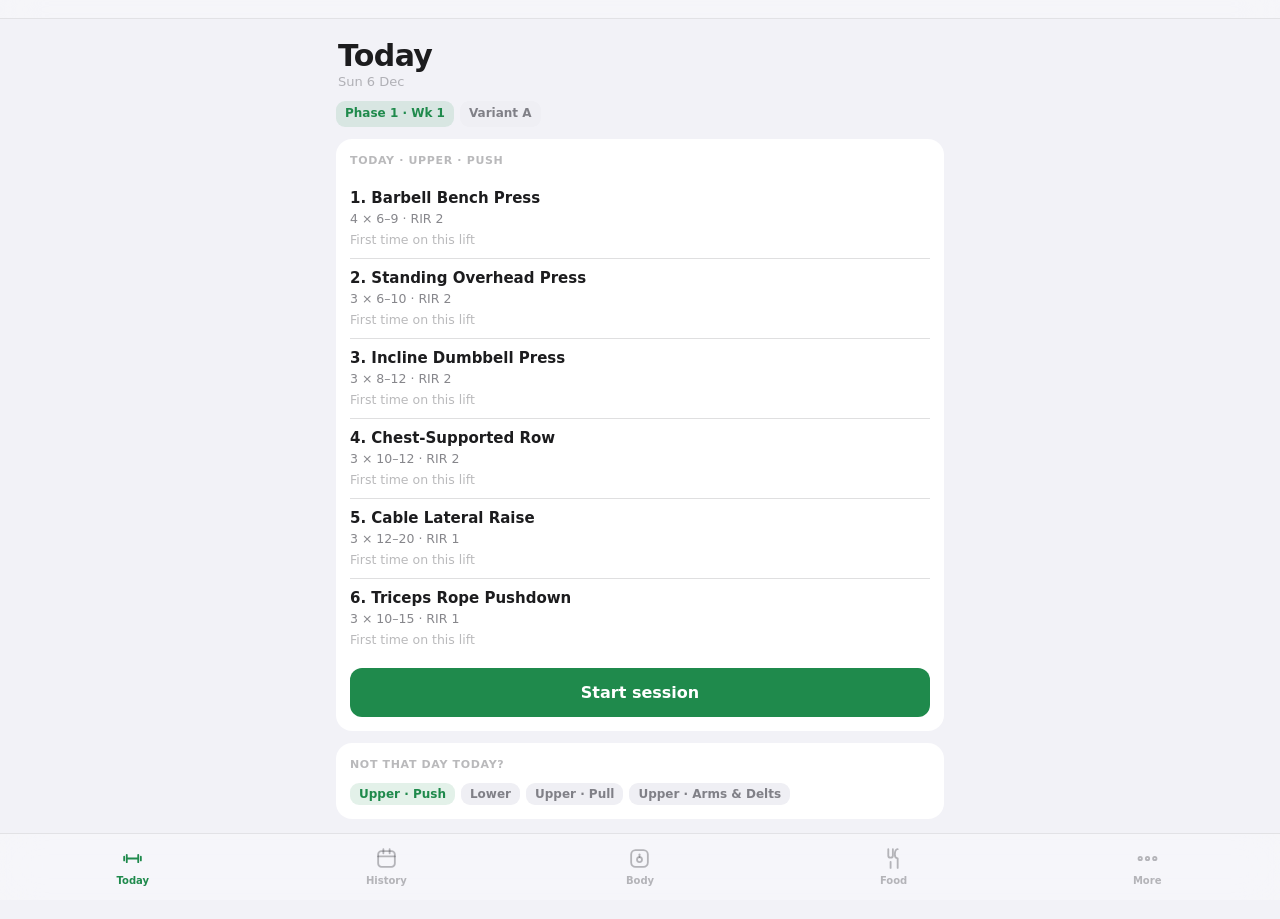
==== index.html @ 32b4de6f "Initial commit: Coach — personal gym, recovery & nutrition companion Plain HTML/CSS/JS, no build ste" ====
<!doctype html>
<html lang="en">
<head>
<meta charset="utf-8">
<meta name="viewport" content="width=device-width, initial-scale=1, viewport-fit=cover">
<meta name="theme-color" content="#F2F2F7" media="(prefers-color-scheme: light)">
<meta name="theme-color" content="#000000" media="(prefers-color-scheme: dark)">
<meta name="apple-mobile-web-app-capable" content="yes">
<meta name="apple-mobile-web-app-title" content="Coach">
<meta name="apple-mobile-web-app-status-bar-style" content="default">
<title>Coach</title>
<link rel="stylesheet" href="app.css?v=s2d">
</head>
<body>
<div id="app"></div>
<script src="js/data.js?v=s2d"></script>
<script src="js/store.js?v=s2d"></script>
<script src="js/model.js?v=s2d"></script>
<script src="js/ui.js?v=s2d"></script>
<script src="js/views.js?v=s2d"></script>
<script src="js/app.js?v=s2d"></script>
</body>
</html>
---- app.css ----
/* Coach — design system. Light is the base; dark follows the device unless
   an explicit theme is set in More. Glass sits only on the nav bar and tab bar. */

:root{
  --ground:#F2F2F7; --card:#FFFFFF; --card2:#EFEFF4;
  --ink:#1C1C1E; --ink2:rgba(60,60,67,.62); --ink3:rgba(60,60,67,.36);
  --sep:rgba(60,60,67,.16);
  --accent:#1F8A4C; --accent-ink:#FFFFFF; --accentSoft:rgba(31,138,76,.12);
  --pr:#8A5800; --prSoft:rgba(255,159,10,.16); --prDot:#E88C00;
  --warn:#C4362A; --warnSoft:rgba(196,54,42,.10);
  --glass:rgba(247,247,250,.72); --glassBrd:rgba(0,0,0,.08);
  --radius:16px;
}
@media (prefers-color-scheme:dark){
  :root:not([data-theme="light"]){
    --ground:#000000; --card:#1C1C1E; --card2:#2C2C2E;
    --ink:#F5F5F7; --ink2:rgba(235,235,245,.62); --ink3:rgba(235,235,245,.36);
    --sep:rgba(84,84,88,.5);
    --accent:#30D158; --accent-ink:#04210F; --accentSoft:rgba(48,209,88,.16);
    --pr:#FFC46B; --prSoft:rgba(255,159,10,.18); --prDot:#FF9F0A;
    --warn:#FF453A; --warnSoft:rgba(255,69,58,.16);
    --glass:rgba(24,24,26,.62); --glassBrd:rgba(255,255,255,.10);
  }
}
:root[data-theme="dark"]{
  --ground:#000000; --card:#1C1C1E; --card2:#2C2C2E;
  --ink:#F5F5F7; --ink2:rgba(235,235,245,.62); --ink3:rgba(235,235,245,.36);
  --sep:rgba(84,84,88,.5);
  --accent:#30D158; --accent-ink:#04210F; --accentSoft:rgba(48,209,88,.16);
  --pr:#FFC46B; --prSoft:rgba(255,159,10,.18); --prDot:#FF9F0A;
  --warn:#FF453A; --warnSoft:rgba(255,69,58,.16);
  --glass:rgba(24,24,26,.62); --glassBrd:rgba(255,255,255,.10);
}

*{box-sizing:border-box; -webkit-tap-highlight-color:transparent}
html{-webkit-text-size-adjust:100%}
body{
  margin:0; background:var(--ground); color:var(--ink);
  font:16px/1.45 -apple-system,system-ui,"SF Pro Text","Segoe UI",Roboto,Helvetica,Arial,sans-serif;
  -webkit-font-smoothing:antialiased; font-variant-numeric:tabular-nums;
}
@media (prefers-reduced-motion:reduce){*{transition:none!important;animation:none!important}}

#app{min-height:100dvh}
.screen{display:flex; flex-direction:column; min-height:100dvh}

.navbar{
  position:sticky; top:0; z-index:20;
  display:grid; grid-template-columns:1fr auto 1fr; align-items:center; gap:8px;
  padding:9px 10px; padding-top:calc(9px + env(safe-area-inset-top));
  background:var(--glass); backdrop-filter:blur(20px) saturate(180%);
  -webkit-backdrop-filter:blur(20px) saturate(180%);
  border-bottom:1px solid var(--glassBrd);
  font-weight:600; font-size:16px;
}
.navbar .navtitle{text-align:center; white-space:nowrap; overflow:hidden; text-overflow:ellipsis}
.navbar .lead{justify-self:start; display:flex; align-items:center; gap:1px}
.navbar .trail{justify-self:end}
.navbar button{background:none; border:0; color:var(--accent); font:inherit; font-weight:500; padding:6px 8px; cursor:pointer}

.content{
  flex:1; display:flex; flex-direction:column; gap:12px;
  padding:14px 16px calc(100px + env(safe-area-inset-bottom));
  max-width:640px; width:100%; margin:0 auto;
}
.largetitle{font-size:30px; line-height:1.1; font-weight:800; letter-spacing:-.021em; margin:6px 2px 0; text-wrap:balance}
.largetitle .sub{display:block; font-size:13px; font-weight:500; color:var(--ink3); letter-spacing:0; margin-top:3px}

.tabbar{
  position:fixed; left:0; right:0; bottom:0; z-index:30; display:flex;
  padding:8px 6px calc(8px + env(safe-area-inset-bottom));
  background:var(--glass); backdrop-filter:blur(20px) saturate(180%);
  -webkit-backdrop-filter:blur(20px) saturate(180%);
  border-top:1px solid var(--glassBrd);
}
.tab{flex:1; display:flex; flex-direction:column; align-items:center; gap:3px;
  text-decoration:none; color:var(--ink3); font-size:10px; font-weight:600; padding:4px 0}
.tab.on{color:var(--accent)}

.card{
  background:var(--card); border-radius:var(--radius); padding:14px;
  display:flex; flex-direction:column; gap:10px;
  border:0; text-align:left; color:inherit; font:inherit; width:100%;
}
button.card,a.card{cursor:pointer; -webkit-appearance:none; text-decoration:none; display:flex}
.card.empty{align-items:center; text-align:center; color:var(--ink2); gap:12px; padding:36px 20px; line-height:1.45}
.card.empty .ic{color:var(--ink3)}

.eyebrow{font-size:11px; font-weight:700; letter-spacing:.06em; text-transform:uppercase; color:var(--ink3)}
.rowb{display:flex; align-items:center; justify-content:space-between; gap:10px}
.muscle{display:flex; gap:6px; flex-wrap:wrap}
.chip{font-size:12px; font-weight:650; padding:4px 9px; border-radius:9px;
  background:var(--accentSoft); color:var(--accent); border:0; font-family:inherit}
.chip.m{background:var(--card2); color:var(--ink2)}
button.chip{cursor:pointer}

.exlist{display:flex; flex-direction:column}
.exrow{padding:9px 0; border-top:1px solid var(--sep)}
.exrow:first-child{border-top:0}
.exrow-name{font-size:15px; font-weight:600}
.exrow-target{font-size:12.5px; color:var(--ink2); margin-top:1px}
.exrow-last{font-size:12.5px; color:var(--accent); font-weight:600; margin-top:2px}
.exrow-last.dim{color:var(--ink3); font-weight:500}
.daypick{display:flex; gap:6px; flex-wrap:wrap}

.card.ex{gap:9px}
.ex-head{display:flex; align-items:center; justify-content:space-between; gap:10px}
.ex-name{font-size:16px; font-weight:700; flex:1; min-width:0}
.swapbtn{flex:none; width:36px; height:36px; display:grid; place-items:center; border:0;
  border-radius:10px; background:var(--card2); color:var(--accent); cursor:pointer}
.ex-meta{display:flex; flex-direction:column; gap:2px}
.ex-target{font-size:12.5px; color:var(--ink2); font-weight:600}
.ex-note{font-size:12px; color:var(--pr); font-weight:600}
.ex-last{font-size:12.5px; color:var(--ink2)}
.ex-last b{color:var(--ink)}
.ex-last.dim{color:var(--ink3)}

.setlog{display:flex; flex-direction:column; background:var(--card2); border-radius:11px; overflow:hidden}
.setlogrow{display:flex; align-items:center; gap:10px; padding:9px 11px; font-size:14.5px; font-weight:650}
.setlogrow + .setlogrow{border-top:1px solid var(--sep)}
.setlogrow .n{width:16px; color:var(--ink3); font-size:12px}
.setlogrow .sv{flex:1}
.setlogrow .rir{color:var(--ink3); font-size:12px; font-weight:600}
.setlogrow .del{background:none; border:0; color:var(--ink3); padding:5px; cursor:pointer; display:flex}
.setlogrow .pr{color:var(--prDot); display:flex}

.logform{display:flex; flex-direction:column; gap:10px; margin-top:2px}
.logfields{display:flex; gap:10px}
.lf{flex:1; display:flex; flex-direction:column; gap:5px}
.lflbl{font-size:10.5px; font-weight:700; letter-spacing:.05em; text-transform:uppercase; color:var(--ink3)}
.stepper{display:flex; align-items:center; background:var(--card2); border-radius:12px; overflow:hidden}
.stepper button{width:42px; height:46px; display:grid; place-items:center; border:0; background:none;
  color:var(--accent); cursor:pointer; flex:none}
.stepper .num{flex:1; min-width:0; width:100%; text-align:center; font-size:19px; font-weight:750;
  border:0; background:none; color:var(--ink); font-family:inherit; padding:0; -moz-appearance:textfield}
.stepper .num::-webkit-outer-spin-button,.stepper .num::-webkit-inner-spin-button{-webkit-appearance:none; margin:0}
.seg{display:flex; background:var(--card2); border-radius:11px; padding:3px; gap:3px}
.seg.wide{width:100%}
.segb{flex:1; text-align:center; font-size:13px; font-weight:650; padding:9px 0; border-radius:8px;
  border:0; background:none; color:var(--ink2); cursor:pointer; font-family:inherit}
.segb.on{background:var(--card); color:var(--ink); box-shadow:0 1px 3px rgba(0,0,0,.18)}

.btn{display:flex; align-items:center; justify-content:center; gap:6px;
  border:0; border-radius:12px; padding:13px 16px; font:inherit; font-weight:650; font-size:16px;
  cursor:pointer; width:100%}
.btn.primary{background:var(--accent); color:var(--accent-ink)}
.btn.ghost{background:var(--card2); color:var(--ink)}
.btn.danger{background:var(--warnSoft); color:var(--warn)}
.btn.sm{padding:10px 12px; font-size:14px; border-radius:10px}
.btn + .btn{margin-top:2px}

.finishbar{display:flex; flex-direction:column; gap:8px; margin-top:6px}
.hint{font-size:12px; color:var(--ink3); margin:2px 0 0; line-height:1.45}
.hint.center{text-align:center}
.dim{color:var(--ink3)}

/* beat-last-time recall + overload suggestion */
.recall{background:var(--card2); border-radius:12px; padding:11px 12px; display:flex; flex-direction:column; gap:8px}
.recall.firsttime{gap:3px}
.recall-head{display:flex; align-items:center; justify-content:space-between}
.recall-sets{display:flex; flex-direction:column; gap:5px}
.recall-row{display:flex; align-items:center; gap:9px; font-variant-numeric:tabular-nums; font-size:14.5px; font-weight:650}
.recall-row .n{width:14px; color:var(--ink3); font-size:12px}
.recall-row .sv{flex:1}
.recall-row .rir{color:var(--ink3); font-size:12px; font-weight:650}
.recall-sug{display:flex; gap:8px; align-items:flex-start; padding-top:8px; border-top:1px solid var(--sep)}
.recall-sug .ic{flex:none; margin-top:1px}
.sug-head{font-size:14px; font-weight:700; line-height:1.3}
.sug-detail{font-size:12px; color:var(--ink2); line-height:1.4; margin-top:2px}
.sug-push{color:var(--accent)}
.sug-hold{color:var(--ink)}
.sug-back{color:var(--warn)}
.sug-push .sug-detail,.sug-hold .sug-detail,.sug-back .sug-detail{color:var(--ink2)}
.recall.firsttime .sug-head{color:var(--ink2); font-weight:650}

.exrow-last.sug-push{color:var(--accent)}
.exrow-last.sug-hold{color:var(--ink2)}
.exrow-last.sug-back{color:var(--warn)}

.pr-tag{margin-left:auto; font-size:9.5px; font-weight:800; letter-spacing:.04em;
  padding:2px 6px; border-radius:6px; background:var(--prSoft); color:var(--pr); white-space:nowrap}
.chip.pr{background:var(--prSoft); color:var(--pr)}

.pr-line{display:flex; gap:10px; align-items:flex-start; padding:4px 0}
.pr-line .ic{color:var(--prDot); flex:none; margin-top:1px}
.pr-line-name{font-size:15px; font-weight:700}
.pr-line-detail{font-size:12.5px; color:var(--ink2); font-variant-numeric:tabular-nums}

.sheet-backdrop{position:fixed; inset:0; z-index:60; background:rgba(0,0,0,.35);
  display:flex; align-items:flex-end; opacity:0; transition:opacity .25s}
.sheet-backdrop.in{opacity:1}
.sheet-panel{background:var(--card); width:100%; border-radius:20px 20px 0 0;
  padding:10px 16px calc(22px + env(safe-area-inset-bottom));
  transform:translateY(100%); transition:transform .28s cubic-bezier(.32,.72,0,1);
  max-height:82vh; overflow:auto; display:flex; flex-direction:column; gap:12px}
.sheet-backdrop.in .sheet-panel{transform:translateY(0)}
.sheet-grip{width:36px; height:5px; border-radius:3px; background:var(--sep); align-self:center; margin:2px 0 4px}
.sheet-title{font-size:17px; font-weight:700}
.bigselect{width:100%; font:inherit; font-size:16px; padding:12px; border-radius:12px;
  background:var(--card2); border:0; color:var(--ink)}

.toast{position:fixed; left:50%; bottom:calc(104px + env(safe-area-inset-bottom));
  transform:translate(-50%,12px); background:var(--ink); color:var(--ground);
  padding:10px 16px; border-radius:12px; font-size:13.5px; font-weight:600;
  opacity:0; transition:opacity .25s,transform .25s; z-index:80; pointer-events:none;
  max-width:80vw; text-align:center}
.toast.in{opacity:1; transform:translate(-50%,0)}

.ic{fill:none; stroke:currentColor; stroke-width:1.75; stroke-linecap:round; stroke-linejoin:round; flex:none}
.ic .fill{fill:currentColor; stroke:none}

:focus-visible{outline:2px solid var(--accent); outline-offset:2px; border-radius:6px}
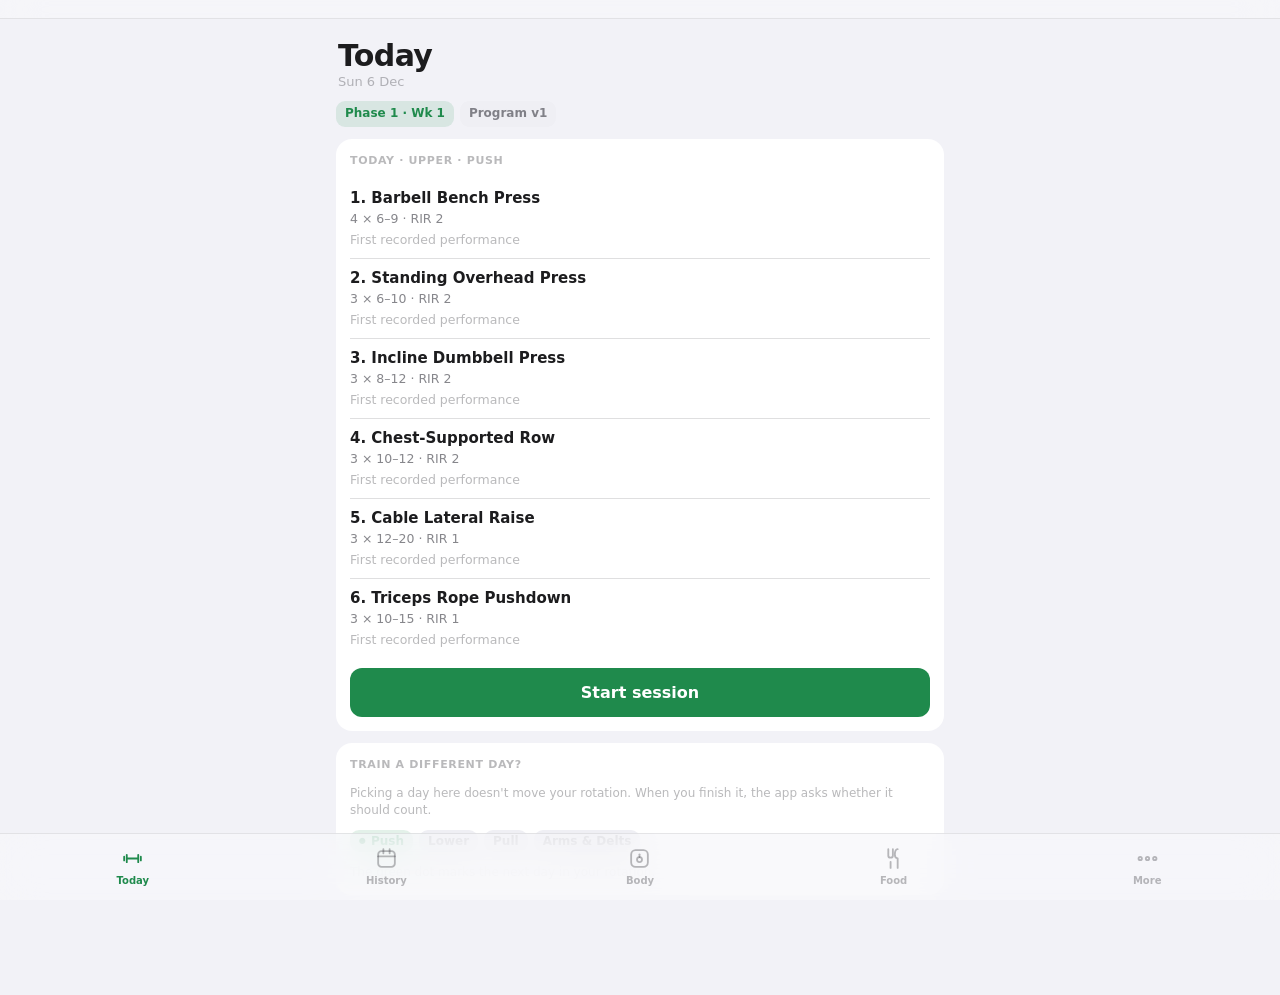
==== commit 43014f18: "Stage 1.5: architecture & reliability pass (schema v2) Additive, non-destructive. No existing data i" ====
--- a/index.html
+++ b/index.html
@@ -9,15 +9,16 @@
 <meta name="apple-mobile-web-app-title" content="Coach">
 <meta name="apple-mobile-web-app-status-bar-style" content="default">
 <title>Coach</title>
-<link rel="stylesheet" href="app.css?v=s2d">
+<link rel="stylesheet" href="app.css?v=v15h">
 </head>
 <body>
 <div id="app"></div>
-<script src="js/data.js?v=s2d"></script>
-<script src="js/store.js?v=s2d"></script>
-<script src="js/model.js?v=s2d"></script>
-<script src="js/ui.js?v=s2d"></script>
-<script src="js/views.js?v=s2d"></script>
-<script src="js/app.js?v=s2d"></script>
+<script src="js/util.js?v=v15h"></script>
+<script src="js/data.js?v=v15h"></script>
+<script src="js/store.js?v=v15h"></script>
+<script src="js/model.js?v=v15h"></script>
+<script src="js/ui.js?v=v15h"></script>
+<script src="js/views.js?v=v15h"></script>
+<script src="js/app.js?v=v15h"></script>
 </body>
 </html>
--- a/app.css
+++ b/app.css
@@ -209,4 +209,49 @@
 .ic{fill:none; stroke:currentColor; stroke-width:1.75; stroke-linecap:round; stroke-linejoin:round; flex:none}
 .ic .fill{fill:currentColor; stroke:none}
 
+/* ---- Stage 1.5 ---- */
+.linkbtn{align-self:flex-start; background:none; border:0; color:var(--accent); font:inherit;
+  font-weight:650; font-size:13.5px; cursor:pointer; padding:4px 0; display:inline-flex; align-items:center; gap:4px}
+.linkbtn.center{align-self:center}
+
+.savedline{font-size:11px; color:var(--ink3); font-weight:600; margin:-4px 2px 0}
+
+.notice{display:flex; align-items:center; gap:8px; padding:10px 12px; border-radius:12px;
+  background:var(--warnSoft); color:var(--ink); font-size:12.5px; line-height:1.4}
+.notice .ic{color:var(--warn); flex:none}
+.notice.ok{background:var(--accentSoft)}
+.notice.ok .ic{color:var(--accent)}
+.notice .linkbtn{margin-left:auto; font-size:13px}
+
+.savebar{position:fixed; left:0; right:0; bottom:calc(84px + env(safe-area-inset-bottom)); z-index:90;
+  display:flex; align-items:center; gap:8px; padding:10px 16px;
+  background:var(--warn); color:#fff; font-size:12.5px; font-weight:600; line-height:1.35}
+.savebar .ic{color:#fff}
+
+.finish-missing{display:flex; flex-direction:column; gap:4px; background:var(--card2);
+  border-radius:10px; padding:9px 11px}
+.finish-missing-row{display:flex; align-items:center; gap:7px; font-size:13px; color:var(--ink2)}
+.finish-missing-row .ic{color:var(--warn)}
+
+.seg.tiny{padding:2px}
+.seg.tiny .segb{font-size:11.5px; padding:6px 0; font-weight:600}
+
+.setlogrow.aux,.recall-row.aux{opacity:.55}
+.setlogrow.aux .n,.recall-row.aux .n{color:var(--ink3)}
+
+.chip.status-partial{background:var(--prSoft); color:var(--pr)}
+.chip.status-abandoned{background:var(--card2); color:var(--ink3); text-decoration:line-through}
+.chip.status-draft{background:var(--accentSoft); color:var(--accent)}
+
+.checkrow{display:flex; align-items:center; gap:9px; font-size:13px; color:var(--ink2); padding:4px 0}
+.checkrow input{width:20px; height:20px; accent-color:var(--accent)}
+
+.noteinput{width:100%; font:inherit; font-size:14px; padding:10px 12px; border-radius:10px;
+  background:var(--card2); border:1px solid var(--sep); color:var(--ink)}
+
+.warn-text{color:var(--warn)}
+.sched-dot{color:var(--accent); font-size:8px; line-height:1; margin-right:5px; vertical-align:middle}
+.chip.m .sched-dot{color:var(--accent)}
+.daypick .chip{display:inline-flex; align-items:center}
+
 :focus-visible{outline:2px solid var(--accent); outline-offset:2px; border-radius:6px}
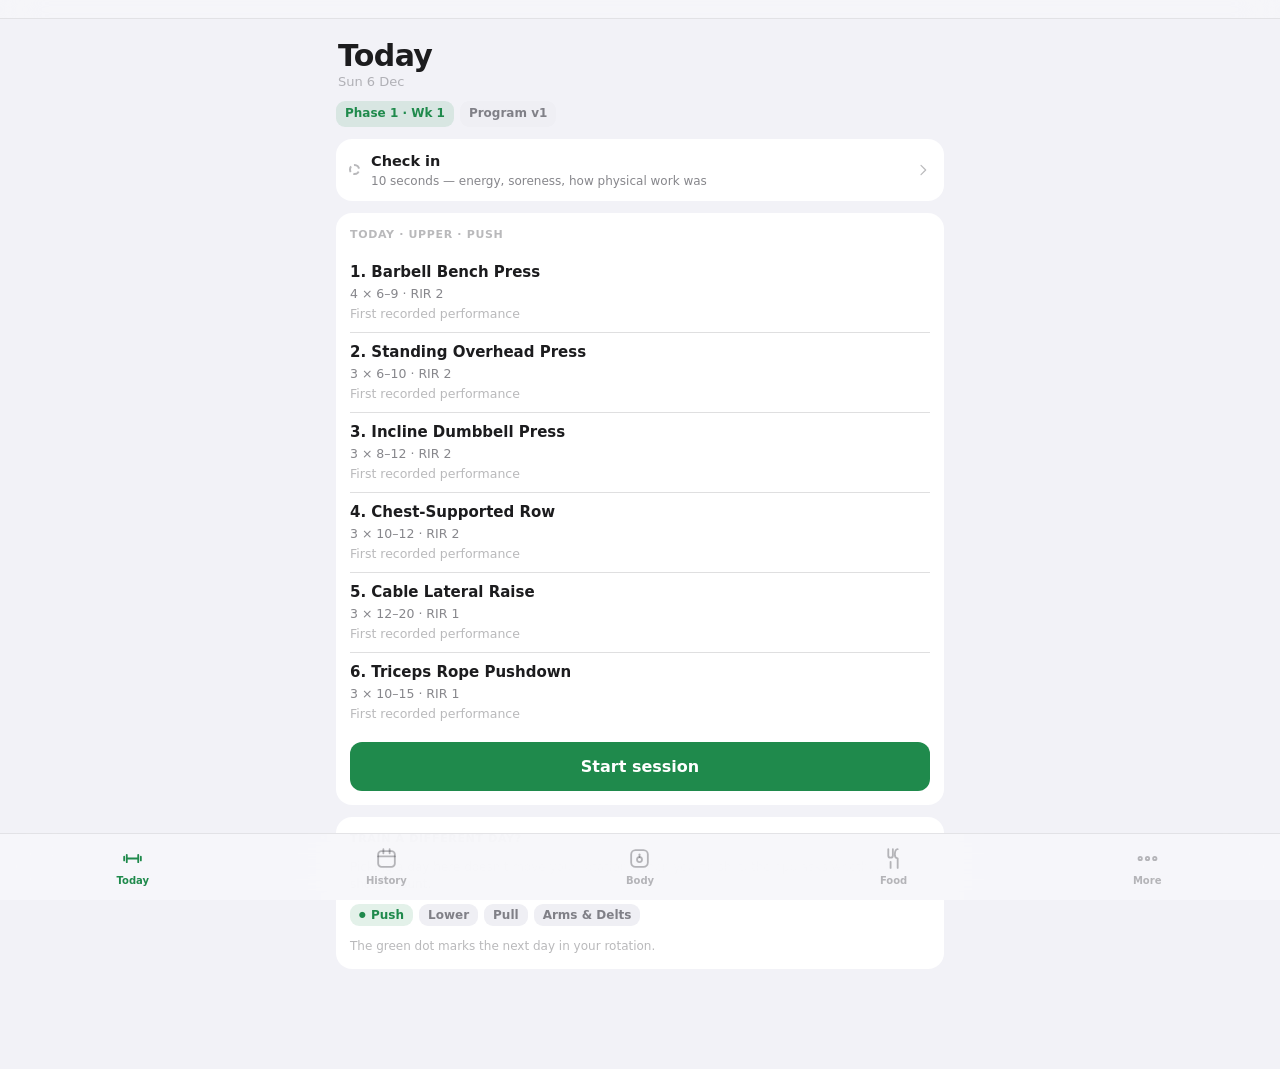
==== commit cd994d1d: "Stage 7: Apple Health write bridge A web app can't reach HealthKit. The bridge is a companion Shortc" ====
--- a/index.html
+++ b/index.html
@@ -5,20 +5,28 @@
 <meta name="viewport" content="width=device-width, initial-scale=1, viewport-fit=cover">
 <meta name="theme-color" content="#F2F2F7" media="(prefers-color-scheme: light)">
 <meta name="theme-color" content="#000000" media="(prefers-color-scheme: dark)">
+<meta name="description" content="A personal training log with progressive-overload coaching. All data stays on this device.">
 <meta name="apple-mobile-web-app-capable" content="yes">
 <meta name="apple-mobile-web-app-title" content="Coach">
-<meta name="apple-mobile-web-app-status-bar-style" content="default">
+<meta name="apple-mobile-web-app-status-bar-style" content="black-translucent">
+<meta name="mobile-web-app-capable" content="yes">
 <title>Coach</title>
-<link rel="stylesheet" href="app.css?v=v15h">
+<link rel="manifest" href="manifest.webmanifest">
+<link rel="apple-touch-icon" href="assets/icon-180.png">
+<link rel="icon" type="image/png" sizes="64x64" href="assets/favicon-64.png">
+<!-- Versioning is handled by the service worker's cache name (see sw.js),
+     so these stay un-suffixed. -->
+<link rel="stylesheet" href="app.css">
 </head>
 <body>
 <div id="app"></div>
-<script src="js/util.js?v=v15h"></script>
-<script src="js/data.js?v=v15h"></script>
-<script src="js/store.js?v=v15h"></script>
-<script src="js/model.js?v=v15h"></script>
-<script src="js/ui.js?v=v15h"></script>
-<script src="js/views.js?v=v15h"></script>
-<script src="js/app.js?v=v15h"></script>
+<script src="js/util.js"></script>
+<script src="js/data.js"></script>
+<script src="js/store.js"></script>
+<script src="js/model.js"></script>
+<script src="js/health.js"></script>
+<script src="js/ui.js"></script>
+<script src="js/views.js"></script>
+<script src="js/app.js"></script>
 </body>
 </html>
--- a/app.css
+++ b/app.css
@@ -9,6 +9,7 @@
   --pr:#8A5800; --prSoft:rgba(255,159,10,.16); --prDot:#E88C00;
   --warn:#C4362A; --warnSoft:rgba(196,54,42,.10);
   --glass:rgba(247,247,250,.72); --glassBrd:rgba(0,0,0,.08);
+  --glassBar:rgba(247,247,250,.92);
   --radius:16px;
 }
 @media (prefers-color-scheme:dark){
@@ -20,6 +21,7 @@
     --pr:#FFC46B; --prSoft:rgba(255,159,10,.18); --prDot:#FF9F0A;
     --warn:#FF453A; --warnSoft:rgba(255,69,58,.16);
     --glass:rgba(24,24,26,.62); --glassBrd:rgba(255,255,255,.10);
+    --glassBar:rgba(14,14,16,.93);
   }
 }
 :root[data-theme="dark"]{
@@ -30,6 +32,7 @@
   --pr:#FFC46B; --prSoft:rgba(255,159,10,.18); --prDot:#FF9F0A;
   --warn:#FF453A; --warnSoft:rgba(255,69,58,.16);
   --glass:rgba(24,24,26,.62); --glassBrd:rgba(255,255,255,.10);
+  --glassBar:rgba(14,14,16,.93);
 }
 
 *{box-sizing:border-box; -webkit-tap-highlight-color:transparent}
@@ -66,11 +69,15 @@
 .largetitle{font-size:30px; line-height:1.1; font-weight:800; letter-spacing:-.021em; margin:6px 2px 0; text-wrap:balance}
 .largetitle .sub{display:block; font-size:13px; font-weight:500; color:var(--ink3); letter-spacing:0; margin-top:3px}
 
+/* The tab bar sits over whatever you're scrolling, including the big green
+   "Log set" button. At 62% opacity that button tinted the whole bar and made
+   the labels hard to read mid-set, so this layer is deliberately more solid
+   than the nav bar — legibility beats translucency here. */
 .tabbar{
   position:fixed; left:0; right:0; bottom:0; z-index:30; display:flex;
   padding:8px 6px calc(8px + env(safe-area-inset-bottom));
-  background:var(--glass); backdrop-filter:blur(20px) saturate(180%);
-  -webkit-backdrop-filter:blur(20px) saturate(180%);
+  background:var(--glassBar); backdrop-filter:blur(24px) saturate(140%);
+  -webkit-backdrop-filter:blur(24px) saturate(140%);
   border-top:1px solid var(--glassBrd);
 }
 .tab{flex:1; display:flex; flex-direction:column; align-items:center; gap:3px;
@@ -180,11 +187,14 @@
 .pr-tag{margin-left:auto; font-size:9.5px; font-weight:800; letter-spacing:.04em;
   padding:2px 6px; border-radius:6px; background:var(--prSoft); color:var(--pr); white-space:nowrap}
 .chip.pr{background:var(--prSoft); color:var(--pr)}
+.chip.health{background:var(--accentSoft); color:var(--accent)}
 
 .pr-line{display:flex; gap:10px; align-items:flex-start; padding:4px 0}
 .pr-line .ic{color:var(--prDot); flex:none; margin-top:1px}
 .pr-line-name{font-size:15px; font-weight:700}
 .pr-line-detail{font-size:12.5px; color:var(--ink2); font-variant-numeric:tabular-nums}
+.pr-line-extra{font-size:11.5px; color:var(--ink3); margin-top:1px}
+.conf-dot{color:var(--pr); font-size:9px; vertical-align:super}
 
 .sheet-backdrop{position:fixed; inset:0; z-index:60; background:rgba(0,0,0,.35);
   display:flex; align-items:flex-end; opacity:0; transition:opacity .25s}
@@ -234,7 +244,7 @@
 .finish-missing-row .ic{color:var(--warn)}
 
 .seg.tiny{padding:2px}
-.seg.tiny .segb{font-size:11.5px; padding:6px 0; font-weight:600}
+.seg.tiny .segb{font-size:11.5px; padding:6px 8px; font-weight:600; white-space:nowrap}
 
 .setlogrow.aux,.recall-row.aux{opacity:.55}
 .setlogrow.aux .n,.recall-row.aux .n{color:var(--ink3)}
@@ -248,6 +258,207 @@
 
 .noteinput{width:100%; font:inherit; font-size:14px; padding:10px 12px; border-radius:10px;
   background:var(--card2); border:1px solid var(--sep); color:var(--ink)}
+
+/* ---- Stage 2: coaching detail, repeat, rest timer ---- */
+.ex-name-btn{display:flex; align-items:center; gap:5px; background:none; border:0; padding:0;
+  color:var(--ink); font:inherit; cursor:pointer; text-align:left; flex:1; min-width:0}
+.ex-name-btn .ic{color:var(--ink3)}
+.ex-usernote{font-size:12px; color:var(--ink2); font-style:italic}
+
+.sug-pattern{font-size:12px; color:var(--ink2); line-height:1.4; margin-top:4px;
+  padding-left:8px; border-left:2px solid var(--sep)}
+.conf{display:flex; align-items:flex-start; gap:5px; font-size:11.5px; line-height:1.35; margin-top:6px; font-weight:600}
+.conf .ic{margin-top:1px}
+.conf-low{color:var(--pr)}
+.conf-none{color:var(--ink3)}
+
+/* the timer floats above the tab bar; the page gets extra room so it never
+   sits on top of the set-entry controls */
+body.resting .content{padding-bottom:calc(158px + env(safe-area-inset-bottom))}
+.resttimer{position:fixed; left:50%; transform:translateX(-50%);
+  bottom:calc(96px + env(safe-area-inset-bottom)); z-index:70;
+  display:flex; align-items:center; gap:8px; padding:8px 10px 8px 13px; border-radius:14px;
+  background:var(--glass); backdrop-filter:blur(20px) saturate(180%);
+  -webkit-backdrop-filter:blur(20px) saturate(180%);
+  border:1px solid var(--glassBrd); box-shadow:0 6px 20px -6px rgba(0,0,0,.4);
+  font-size:14px; font-weight:700; font-variant-numeric:tabular-nums; color:var(--ink)}
+.resttimer .ic{color:var(--ink2)}
+.resttimer.done{color:var(--accent)}
+.resttimer.done .ic{color:var(--accent)}
+.rt-label{min-width:76px}
+.rt-btn{background:var(--card2); border:0; border-radius:9px; padding:6px 8px; min-width:34px;
+  color:var(--accent); font:inherit; font-size:12px; font-weight:700; cursor:pointer;
+  display:flex; align-items:center; justify-content:center}
+
+/* ---- Stage 3: filters, weekly review, volume, progress chart ---- */
+.filterbar{display:grid; grid-template-columns:1fr 1fr; gap:8px}
+.filtersel{font:inherit; font-size:13px; font-weight:600; padding:9px 10px; border-radius:10px;
+  background:var(--card); border:1px solid var(--sep); color:var(--ink); min-width:0}
+.filterinfo{padding:0 2px}
+
+.phasediv{display:flex; align-items:center; gap:9px; margin:6px 2px; font-size:10.5px;
+  font-weight:700; letter-spacing:.06em; text-transform:uppercase; color:var(--ink3)}
+.phasediv::before,.phasediv::after{content:""; flex:1; height:1px; background:var(--sep)}
+.phasediv.alt{color:var(--accent)}
+
+.weeknav{display:flex; align-items:center; gap:6px}
+.wn-btn{width:40px; height:40px; display:grid; place-items:center; border:0; border-radius:11px;
+  background:var(--card); color:var(--accent); cursor:pointer; flex:none}
+.wn-btn.off{color:var(--ink3); cursor:default}
+.wn-label{flex:1; text-align:center; min-width:0}
+.wn-title{font-size:15px; font-weight:700}
+.wn-dates{font-size:12px; color:var(--ink3); margin-top:1px}
+
+.statrow{display:flex; gap:10px}
+.stat{flex:1; background:var(--card2); border-radius:12px; padding:11px 8px; text-align:center}
+.stat-v{font-size:22px; font-weight:800; letter-spacing:-.02em; line-height:1.1}
+.stat-l{font-size:11px; color:var(--ink3); font-weight:600; margin-top:3px}
+
+.vol{display:flex; flex-direction:column; gap:8px}
+.vbar{display:grid; grid-template-columns:58px 1fr 56px; align-items:center; gap:9px;
+  font-size:12.5px; font-weight:600; color:var(--ink2)}
+.vbar .track{height:8px; border-radius:5px; background:var(--sep); overflow:hidden}
+.vbar .fill{display:block; height:100%; border-radius:5px; background:var(--accent)}
+.vbar .fill.warn{background:var(--warn)}
+.vbar b{color:var(--ink); text-align:right; font-variant-numeric:tabular-nums}
+.vdelta{font-size:11px; font-weight:700}
+.vdelta.up,b.up{color:var(--accent)}
+.vdelta.down,b.down{color:var(--warn)}
+.moverrow{font-size:13.5px; padding:3px 0}
+
+.notelist{display:flex; flex-direction:column; gap:7px}
+.noteitem{font-size:13px; line-height:1.45; padding-left:12px; position:relative}
+.noteitem::before{content:"—"; position:absolute; left:0; color:var(--ink3)}
+.noteitem.dim{color:var(--ink2)}
+
+.linkrow{text-decoration:none; color:inherit; display:block;
+  background:none; border:0; width:100%; text-align:left; font:inherit; cursor:pointer}
+button.linkrow{padding:9px 0}
+.card.tintP{background:var(--prSoft)}
+.card.tintP .eyebrow{color:var(--pr)}
+
+.chartwrap{display:flex; flex-direction:column; gap:5px}
+.spark{width:100%; height:120px; display:block; overflow:visible}
+.gridln{stroke:var(--sep); stroke-width:1}
+.trend{stroke:var(--accent); stroke-width:2.5; fill:none; stroke-linecap:round; stroke-linejoin:round;
+  vector-effect:non-scaling-stroke}
+.area{fill:var(--accentSoft); stroke:none}
+.dot{fill:var(--accent)}
+.scatter{fill:var(--ink3)}
+.chartaxis{display:flex; justify-content:space-between; font-size:11px; color:var(--ink3); font-weight:600}
+.chartmax{color:var(--accent)}
+
+/* ---- Stage 4: install, offline, update ---- */
+.updatebar{position:fixed; left:12px; right:12px; z-index:85;
+  bottom:calc(96px + env(safe-area-inset-bottom));
+  display:flex; align-items:center; gap:9px; padding:10px 10px 10px 13px; border-radius:14px;
+  background:var(--glass); backdrop-filter:blur(20px) saturate(180%);
+  -webkit-backdrop-filter:blur(20px) saturate(180%);
+  border:1px solid var(--glassBrd); box-shadow:0 6px 22px -6px rgba(0,0,0,.45);
+  font-size:13px; font-weight:600; color:var(--ink); max-width:600px; margin:0 auto}
+.updatebar .ic{color:var(--accent)}
+.updatebar span{flex:1; line-height:1.35}
+.ub-btn{background:var(--accent); color:var(--accent-ink); border:0; border-radius:10px;
+  padding:8px 12px; font:inherit; font-size:13px; font-weight:700; cursor:pointer; flex:none}
+.ub-btn.ghost{background:var(--card2); color:var(--ink3); padding:8px; display:flex}
+
+.steps{margin:0; padding-left:22px; display:flex; flex-direction:column; gap:9px;
+  font-size:14px; line-height:1.45}
+.steps li{padding-left:2px}
+.kv{display:flex; flex-direction:column; gap:6px; background:var(--card2);
+  border-radius:11px; padding:11px 12px; font-size:13.5px}
+
+/* ---- Stage 5: nutrition checklist + body weight ---- */
+.meallist{display:flex; flex-direction:column}
+.meal{display:flex; align-items:flex-start; gap:11px; padding:11px 0; border-top:1px solid var(--sep)}
+.meal:first-child{border-top:0}
+.mealbox{width:26px; height:26px; flex:none; margin-top:2px; border-radius:8px;
+  border:2px solid var(--ink3); background:none; color:#fff; cursor:pointer;
+  display:grid; place-items:center; padding:0}
+.mealbox.done{background:var(--accent); border-color:var(--accent)}
+.mealbox.partial{border-color:var(--accent)}
+.mealbox.partial .half{width:12px; height:12px; border-radius:3px; background:var(--accent); display:block}
+.mealbox.skipped{border-color:var(--ink3); color:var(--ink3)}
+.mealbody{flex:1; min-width:0; background:none; border:0; padding:0; text-align:left;
+  color:inherit; font:inherit; cursor:pointer}
+.mealtime{font-size:11.5px; font-weight:700; letter-spacing:.03em; color:var(--ink3);
+  display:flex; align-items:center; gap:6px; flex-wrap:wrap}
+.mealdetail{font-size:13.5px; line-height:1.4; margin-top:2px}
+.meal.done .mealdetail{color:var(--ink2)}
+.meal.skipped .mealdetail{color:var(--ink3); text-decoration:line-through}
+.portion-tag,.state-tag{font-size:9.5px; font-weight:800; letter-spacing:.04em; padding:2px 6px;
+  border-radius:6px; background:var(--accentSoft); color:var(--accent); text-transform:uppercase}
+.state-tag{background:var(--card2); color:var(--ink2)}
+.state-tag.skip{background:var(--warnSoft); color:var(--warn)}
+
+.weekstrip{display:flex; gap:7px; align-items:flex-end; height:74px}
+.wsday{flex:1; display:flex; flex-direction:column; align-items:center; gap:5px; height:100%}
+.wstrack{flex:1; width:100%; background:var(--sep); border-radius:5px; overflow:hidden;
+  display:flex; align-items:flex-end}
+.wsfill{width:100%; background:var(--accent); border-radius:5px}
+.wsfill.none{background:transparent; border:1px dashed var(--ink3); border-radius:5px; opacity:.5}
+.wslab{font-size:10px; font-weight:700; color:var(--ink3)}
+.wsday.sel .wslab{color:var(--accent)}
+
+.bignum{font-size:38px; font-weight:800; letter-spacing:-.02em; line-height:1;
+  font-variant-numeric:tabular-nums}
+.bignum .unit{font-size:15px; font-weight:600; color:var(--ink3)}
+.delta{display:flex; align-items:center; gap:4px; font-size:14px; font-weight:700;
+  font-variant-numeric:tabular-nums}
+.delta.up{color:var(--accent)}
+.delta.neutral{color:var(--ink2)}
+
+.card.advice{gap:8px}
+.advice-head{display:flex; align-items:flex-start; gap:9px}
+.advice-head .ic{margin-top:1px; flex:none}
+.card.advice.tone-push .advice-head .ic,.card.advice.tone-push .sug-head{color:var(--accent)}
+.card.advice.tone-back .advice-head .ic,.card.advice.tone-back .sug-head{color:var(--warn)}
+.card.advice.tone-hold .advice-head .ic{color:var(--pr)}
+.card.advice.tone-none .advice-head .ic{color:var(--ink3)}
+.card.advice .sug-detail{margin:0}
+
+/* ---- Stage 6: recovery ---- */
+.readystrip{display:flex; align-items:center; gap:11px; width:100%; padding:12px 13px;
+  border-radius:var(--radius); border:0; background:var(--card); color:inherit;
+  font:inherit; cursor:pointer; text-align:left}
+.readystrip .ic{color:var(--ink3); flex:none}
+.rs-dot{width:11px; height:11px; border-radius:50%; flex:none; background:var(--ink3)}
+.readystrip.r-green .rs-dot{background:var(--accent)}
+.readystrip.r-amber .rs-dot{background:var(--prDot)}
+.readystrip.r-red .rs-dot{background:var(--warn)}
+.readystrip.r-unknown .rs-dot{background:none; border:2px dashed var(--ink3)}
+.rs-text{flex:1; min-width:0; display:flex; flex-direction:column; gap:1px}
+.rs-text b{font-size:14.5px; font-weight:700}
+.rs-sub{font-size:12px; color:var(--ink2); line-height:1.35}
+
+.card.advice.readiness-green .advice-head .ic,.card.advice.readiness-green .sug-head{color:var(--accent)}
+.card.advice.readiness-amber .advice-head .ic,.card.advice.readiness-amber .sug-head{color:var(--pr)}
+.card.advice.readiness-red .advice-head .ic,.card.advice.readiness-red .sug-head{color:var(--warn)}
+.card.advice.readiness-unknown .advice-head .ic{color:var(--ink3)}
+
+.siglist{display:flex; flex-direction:column; gap:6px; background:var(--card2);
+  border-radius:11px; padding:10px 11px; margin-top:2px}
+.sigrow{display:flex; align-items:baseline; gap:8px; font-size:13px}
+.siglabel{font-weight:700; min-width:78px}
+.sigval{flex:1; color:var(--ink2)}
+.sigbase{font-size:11.5px; color:var(--ink3); font-variant-numeric:tabular-nums}
+.sigrow.low .sigval{color:var(--pr); font-weight:600}
+
+.dot-green,.dot-amber,.dot-red,.dot-unknown{display:inline-block; width:8px; height:8px;
+  border-radius:50%; margin-right:7px; vertical-align:middle}
+.dot-green{background:var(--accent)} .dot-amber{background:var(--prDot)}
+.dot-red{background:var(--warn)} .dot-unknown{background:var(--ink3)}
+
+.todayadj{display:flex; gap:8px; align-items:flex-start; margin-top:9px; padding:10px 11px;
+  border-radius:11px; background:var(--card2); border-left:3px solid var(--pr)}
+.todayadj.adj-red{border-left-color:var(--warn)}
+.todayadj .ic{flex:none; margin-top:1px; color:var(--pr)}
+.todayadj.adj-red .ic{color:var(--warn)}
+.adj-head{font-size:13.5px; font-weight:700; display:flex; align-items:center; gap:7px; flex-wrap:wrap}
+.adj-tag{font-size:9.5px; font-weight:800; letter-spacing:.06em; text-transform:uppercase;
+  padding:2px 6px; border-radius:6px; background:var(--prSoft); color:var(--pr)}
+.todayadj.adj-red .adj-tag{background:var(--warnSoft); color:var(--warn)}
+.adj-detail{font-size:12px; color:var(--ink2); line-height:1.4; margin-top:3px}
 
 .warn-text{color:var(--warn)}
 .sched-dot{color:var(--accent); font-size:8px; line-height:1; margin-right:5px; vertical-align:middle}
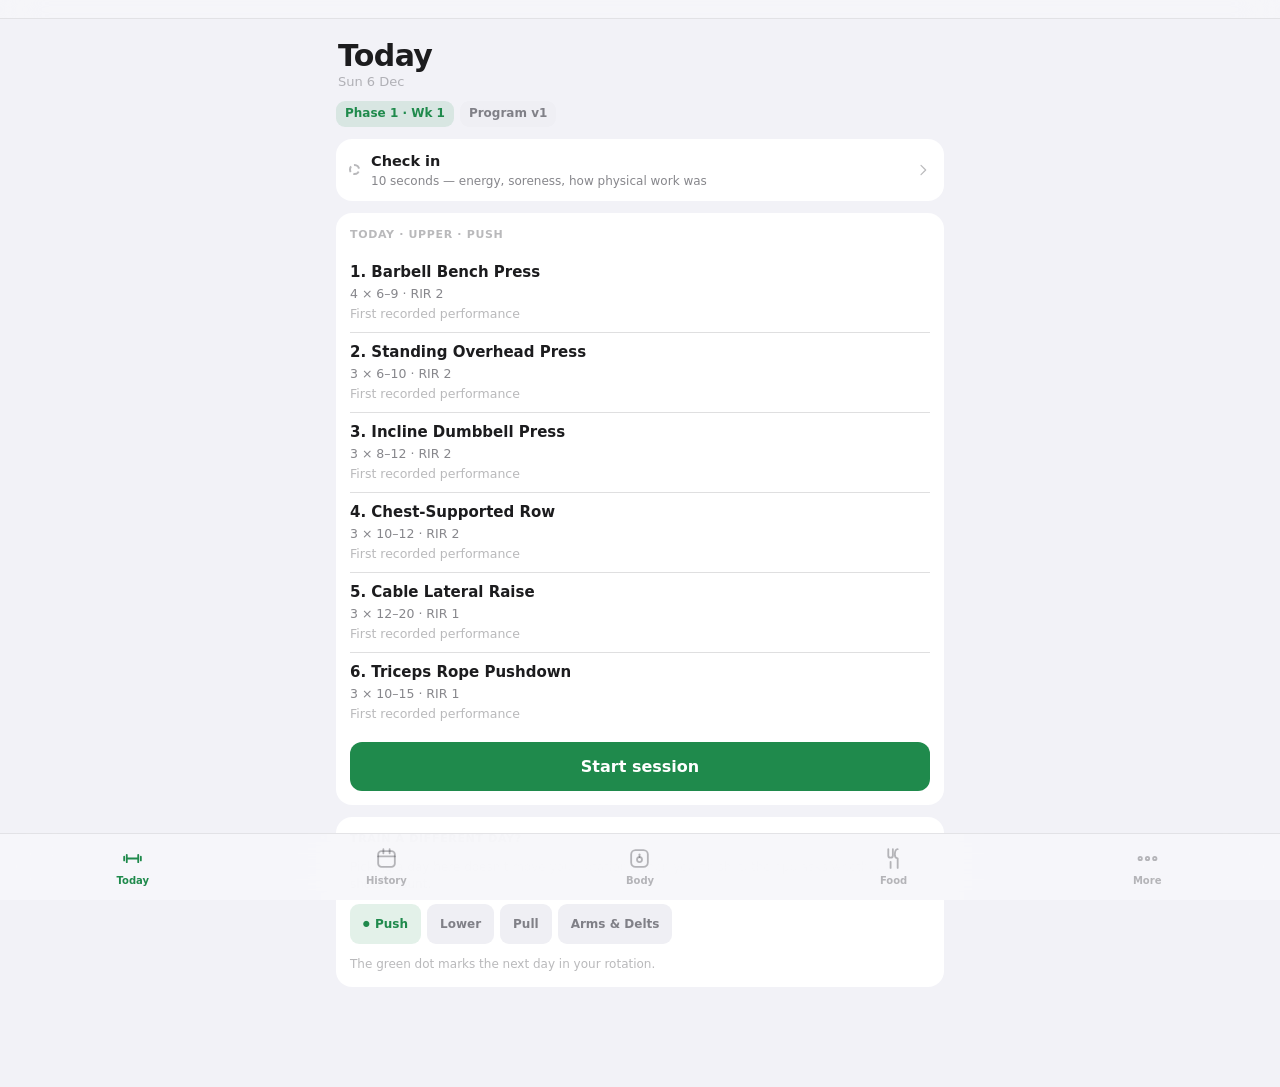
==== commit 55be56ff: "Stage 9: reference photos, plate maths, accessibility and performance Exercise photos - Curated BY H" ====
--- a/index.html
+++ b/index.html
@@ -22,6 +22,7 @@
 <div id="app"></div>
 <script src="js/util.js"></script>
 <script src="js/data.js"></script>
+<script src="js/photos.js"></script>
 <script src="js/store.js"></script>
 <script src="js/model.js"></script>
 <script src="js/health.js"></script>
--- a/app.css
+++ b/app.css
@@ -143,8 +143,8 @@
 .stepper .num::-webkit-outer-spin-button,.stepper .num::-webkit-inner-spin-button{-webkit-appearance:none; margin:0}
 .seg{display:flex; background:var(--card2); border-radius:11px; padding:3px; gap:3px}
 .seg.wide{width:100%}
-.segb{flex:1; text-align:center; font-size:13px; font-weight:650; padding:9px 0; border-radius:8px;
-  border:0; background:none; color:var(--ink2); cursor:pointer; font-family:inherit}
+.segb{flex:1; text-align:center; font-size:13px; font-weight:650; padding:11px 0; min-height:40px;
+  border-radius:8px; border:0; background:none; color:var(--ink2); cursor:pointer; font-family:inherit}
 .segb.on{background:var(--card); color:var(--ink); box-shadow:0 1px 3px rgba(0,0,0,.18)}
 
 .btn{display:flex; align-items:center; justify-content:center; gap:6px;
@@ -244,7 +244,7 @@
 .finish-missing-row .ic{color:var(--warn)}
 
 .seg.tiny{padding:2px}
-.seg.tiny .segb{font-size:11.5px; padding:6px 8px; font-weight:600; white-space:nowrap}
+.seg.tiny .segb{font-size:11.5px; padding:7px 10px; min-height:32px; font-weight:600; white-space:nowrap}
 
 .setlogrow.aux,.recall-row.aux{opacity:.55}
 .setlogrow.aux .n,.recall-row.aux .n{color:var(--ink3)}
@@ -253,8 +253,11 @@
 .chip.status-abandoned{background:var(--card2); color:var(--ink3); text-decoration:line-through}
 .chip.status-draft{background:var(--accentSoft); color:var(--accent)}
 
-.checkrow{display:flex; align-items:center; gap:9px; font-size:13px; color:var(--ink2); padding:4px 0}
-.checkrow input{width:20px; height:20px; accent-color:var(--accent)}
+/* the checkbox is small, but the whole row is the tap target — that's what a
+   <label> wrapping an input gives you */
+.checkrow{display:flex; align-items:center; gap:11px; font-size:14px; color:var(--ink2);
+  padding:10px 2px; min-height:44px; cursor:pointer}
+.checkrow input{width:22px; height:22px; flex:none; accent-color:var(--accent)}
 
 .noteinput{width:100%; font:inherit; font-size:14px; padding:10px 12px; border-radius:10px;
   background:var(--card2); border:1px solid var(--sep); color:var(--ink)}
@@ -292,8 +295,8 @@
 
 /* ---- Stage 3: filters, weekly review, volume, progress chart ---- */
 .filterbar{display:grid; grid-template-columns:1fr 1fr; gap:8px}
-.filtersel{font:inherit; font-size:13px; font-weight:600; padding:9px 10px; border-radius:10px;
-  background:var(--card); border:1px solid var(--sep); color:var(--ink); min-width:0}
+.filtersel{font:inherit; font-size:13px; font-weight:600; padding:11px 10px; min-height:44px;
+  border-radius:10px; background:var(--card); border:1px solid var(--sep); color:var(--ink); min-width:0}
 .filterinfo{padding:0 2px}
 
 .phasediv{display:flex; align-items:center; gap:9px; margin:6px 2px; font-size:10.5px;
@@ -372,15 +375,18 @@
 .meallist{display:flex; flex-direction:column}
 .meal{display:flex; align-items:flex-start; gap:11px; padding:11px 0; border-top:1px solid var(--sep)}
 .meal:first-child{border-top:0}
-.mealbox{width:26px; height:26px; flex:none; margin-top:2px; border-radius:8px;
-  border:2px solid var(--ink3); background:none; color:#fff; cursor:pointer;
-  display:grid; place-items:center; padding:0}
-.mealbox.done{background:var(--accent); border-color:var(--accent)}
-.mealbox.partial{border-color:var(--accent)}
+/* 26px visual, 44px tap area — this is the button you hit six times a day */
+.mealbox{width:44px; height:44px; flex:none; margin:-6px 0 0 -9px; padding:0; border:0;
+  background:none; color:#fff; cursor:pointer; display:grid; place-items:center; position:relative}
+.mealbox::before{content:""; position:absolute; width:26px; height:26px; border-radius:8px;
+  border:2px solid var(--ink3); box-sizing:border-box}
+.mealbox > *{position:relative; z-index:1}
+.mealbox.done::before{background:var(--accent); border-color:var(--accent)}
+.mealbox.partial::before{border-color:var(--accent)}
 .mealbox.partial .half{width:12px; height:12px; border-radius:3px; background:var(--accent); display:block}
-.mealbox.skipped{border-color:var(--ink3); color:var(--ink3)}
-.mealbody{flex:1; min-width:0; background:none; border:0; padding:0; text-align:left;
-  color:inherit; font:inherit; cursor:pointer}
+.mealbox.skipped{color:var(--ink3)}
+.mealbody{flex:1; min-width:0; background:none; border:0; padding:4px 0; min-height:44px;
+  text-align:left; color:inherit; font:inherit; cursor:pointer}
 .mealtime{font-size:11.5px; font-weight:700; letter-spacing:.03em; color:var(--ink3);
   display:flex; align-items:center; gap:6px; flex-wrap:wrap}
 .mealdetail{font-size:13.5px; line-height:1.4; margin-top:2px}
@@ -460,9 +466,30 @@
 .todayadj.adj-red .adj-tag{background:var(--warnSoft); color:var(--warn)}
 .adj-detail{font-size:12px; color:var(--ink2); line-height:1.4; margin-top:3px}
 
+/* ---- Stage 8: Health read import ---- */
+.pastebox{width:100%; font:inherit; font-size:13px; font-family:ui-monospace,SFMono-Regular,Menlo,monospace;
+  padding:10px 12px; border-radius:11px; background:var(--card2); border:1px solid var(--sep);
+  color:var(--ink); resize:vertical; min-height:70px}
+.importresult{display:flex; flex-direction:column; gap:7px}
+
+/* ---- Stage 9: reference photos + plate maths ---- */
+.photoblock{display:flex; flex-direction:column; gap:6px}
+.exphoto{width:100%; max-width:100%; border-radius:12px; background:var(--card2);
+  display:block; aspect-ratio:4/3; object-fit:cover}
+.photocap{display:flex; flex-direction:column; gap:1px}
+.photomatch{font-size:12px; font-weight:650; color:var(--ink2)}
+.photomatch.close{color:var(--pr)}
+.photolic{font-size:10.5px; color:var(--ink3)}
+
+.plateblock{display:flex; flex-direction:column; gap:7px}
+.plateout{display:flex; flex-direction:column; gap:5px}
+.platepills{display:flex; gap:6px; flex-wrap:wrap; align-items:center}
+.platepill{font-size:13px; font-weight:750; padding:7px 11px; border-radius:9px;
+  background:var(--accentSoft); color:var(--accent); font-variant-numeric:tabular-nums}
+
 .warn-text{color:var(--warn)}
 .sched-dot{color:var(--accent); font-size:8px; line-height:1; margin-right:5px; vertical-align:middle}
 .chip.m .sched-dot{color:var(--accent)}
-.daypick .chip{display:inline-flex; align-items:center}
+.daypick .chip{display:inline-flex; align-items:center; min-height:40px; padding:0 13px}
 
 :focus-visible{outline:2px solid var(--accent); outline-offset:2px; border-radius:6px}
